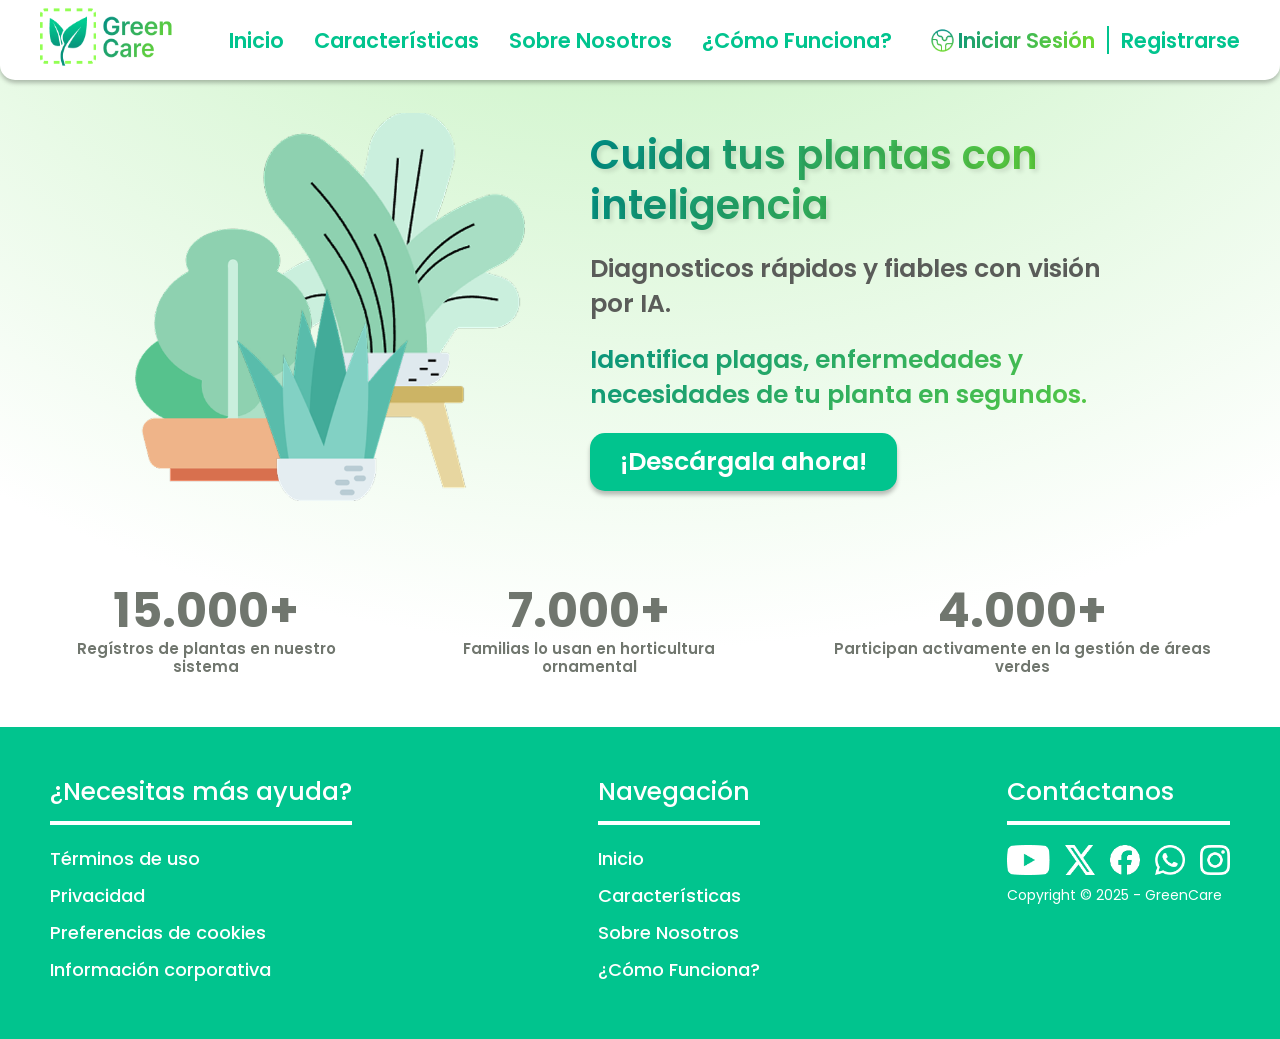
==== index.html @ ccc403a9 "Implementación del Index Carpetas de aasets, images, scripts y styles" ====
<!DOCTYPE html>
<html lang="es">

<head>
    <meta charset="UTF-8">
    <meta name="viewport" content="width=device-width, initial-scale=1.0">
    <title>GreenCare</title>
    <link rel="preconnect" href="https://fonts.googleapis.com">
    <link rel="preconnect" href="https://fonts.gstatic.com" crossorigin>
    <link href="https://fonts.googleapis.com/css2?family=Poppins:wght@400;500;600;700&display=swap" rel="stylesheet">
    <link rel="stylesheet" href="assets/styles/MyStyles.css">
</head>

<body class="index">
    <header class="header">
        <div class="container header_content">
            <a href="#inicio" class="logo">
                <img src="assets/Images/GreenCare.png" alt="Logo GreenCare">
            </a>
            <nav class="nav">
                <a href="index.html">Inicio</a>
                <a href="caracteristicas.html">Características</a>
                <a href="#sobre-nosotros">Sobre Nosotros</a>
                <a href="#como-funciona">¿Cómo Funciona?</a>
            </nav>
            <div class="header_auth">
                <a href="#login" class="header_login">
                    <img src="assets/Images/earth-icon.png" class="header_earth">
                    Iniciar Sesión
                </a>
                <span class="header_divider"></span>
                <a href="#register" class="header_signup">Registrarse</a>
            </div>
        </div>
    </header>
    <main id="inicio">
        <section class="hero">
            <div class="hero_content">
                <div class="hero_image">
                    <img src="assets/Images/plantas.png" alt="Plantas">
                </div>
                <ul class="hero_text">
                    <li>
                        <h1>Cuida tus plantas con inteligencia</h1>
                    </li>
                    <li>
                        <h2>Diagnosticos rápidos y fiables con visión por IA.</h2>
                    </li>
                    <li>
                        <h3>Identifica plagas, enfermedades y necesidades de tu planta en segundos.</h3>
                    </li>
                    <li>
                        <button type="button" class="hero_download">¡Descárgala ahora!</button>
                    </li>
                </ul>
            </div>
            <div class="container hero_info">
                <ul>
                    <li>
                        <h1>15.000+</h1>
                        <h2>Regístros de plantas en nuestro sistema</h2>
                    </li>
                    <li>
                        <h1>7.000+</h1>
                        <h2>Familias lo usan en horticultura ornamental</h2>
                    </li>
                    <li>
                        <h1>4.000+</h1>
                        <h2>Participan activamente en la gestión de áreas verdes</h2>
                    </li>
                </ul>
            </div>
        </section>
    </main>
    <footer class="footer">
        <div class="container footer_content">
            <ul class="footer_column">
                <li>
                    <h1>¿Necesitas más ayuda?</h1>
                </li>
                <div class="footer_line"></div>
                <li><a href="">Términos de uso</a></li>
                <li><a href="">Privacidad</a></li>
                <li><a href="">Preferencias de cookies</a></li>
                <li><a href="">Información corporativa</a></li>
            </ul>
            <ul class="footer_column">
                <li>
                    <h1>Navegación</h1>
                </li>
                <div class="footer_line"></div>
                <li><a href="index.html">Inicio</a></li>
                <li><a href="caracteristicas.html">Características</a></li>
                <li><a href="#sobre-nosotros">Sobre Nosotros</a></li>
                <li><a href="#como-funciona">¿Cómo Funciona?</a></li>
            </ul>
            <ul class="footer_column">
                <li>
                    <h1>Contáctanos</h1>
                </li>
                <div class="footer_line"></div>
                <li>
                    <div class="footer_icons">
                        <img src="assets/Images/yt-icon.png">
                        <img src="assets/Images/x-icon.png">
                        <img src="assets/Images/fb-icon.png">
                        <img src="assets/Images/ws-icon.png">
                        <img src="assets/Images/ig-icon.png">
                    </div>
                </li>
                <li>
                    <p>Copyright &copy; 2025 - GreenCare</p>
                </li>
            </ul>
        </div>
    </footer>
</body>

</html>
---- assets/styles/MyStyles.css ----
.index {
    font-family: "Poppins", system-ui, -apple-system, sans-serif;
    background: radial-gradient(107.41% 107.4% at 50% -30.01%, #90E687 0%, #D2F5CE 31.96%, #FFF 86.06%);
    margin: 0;
    padding: 0;
}

.features {
    font-family: "Poppins", system-ui, -apple-system, sans-serif;
    background: radial-gradient(268.8% 141.72% at 4.57% 43.08%, #D2F5CE 0%, #FFF 100%);
    margin: 0;
    padding: 0;
}

.container {
    max-width: 1200px;
    margin: 0 auto;
    padding: 0 20px;
}

/* HEADER STYLES */
.header {
    border-radius: 0 0 15px 15px;
    background: #FFF;
    box-shadow: 0 3px 4px 0 rgba(0, 0, 0, 0.25);
    position: sticky;
    top: 0;
    z-index: 1000;
}

.header_content {
    display: flex;
    height: 80px;
    padding: 0 32px;
    justify-content: space-between;
    align-items: center;
}

.logo img {
    width: 150px;
    height: 58px;
}

.nav {
    display: flex;
    justify-content: center;
    align-items: center;
    gap: 30px;
}

.nav a {
    color: #01C48E;
    font-size: 21px;
    font-weight: 550;
    text-decoration: none;
}

.header_auth {
    display: flex;
    align-items: center;
    gap: 12px;
    font-size: 21px;
}

.header_login,
.header_signup {
    text-decoration: none;
    font-weight: 550;
}

.header_login {
    gap: 3px;
    display: flex;
    align-items: center;
    background: linear-gradient(115deg, #008E84 1.77%, #6DD831 94.29%);
    background-clip: text;
    -webkit-background-clip: text;
    -webkit-text-fill-color: transparent;
}

.header_auth img {
    width: 25px;
}

.header_divider {
    width: 2px;
    height: 28px;
    background: #01C48E;
}

.header_signup {
    color: #01C48E;
}

/* HERO SECTION STYLES - INICIO */
.hero {
    padding: 25px 0 25px;
    display: flex;
    flex-direction: column;
}

.hero_content {
    display: flex;
    align-items: center;
    justify-content: space-evenly;
    width: 85%;
    margin: 0 auto;
    padding: auto;
}

.hero_image img {
    width: 390px;
    align-items: center;
}

.hero_text {
    list-style: none;
    padding: 15px;
    margin: 10px;
    width: 530px;
    display: flex;
    flex-direction: column;
    align-items: flex-start;
    gap: 15px;
}

.hero_text h1 {
    text-shadow: 3px 3px 4px rgba(0, 0, 0, 0.10);
    font-family: Poppins;
    font-size: 40px;
    font-style: normal;
    font-weight: 600;
    line-height: 121.918%;
    margin: 0;
    line-height: 50px;
    margin-bottom: 6px;
    background: linear-gradient(115deg, #008E84 1.77%, #6DD831 94.29%);
    background-clip: text;
    -webkit-background-clip: text;
    -webkit-text-fill-color: transparent;
}

.hero_text h2 {
    color: #5A5C59;
    font-size: 25px;
    font-weight: 550;
    line-height: normal;
    margin: 0;
    line-height: 35px;
    margin-bottom: 6px;
}

.hero_text h3 {
    font-size: 25px;
    font-weight: 550;
    line-height: normal;
    margin: 0;
    line-height: 35px;
    margin-bottom: 6px;
    background: linear-gradient(147deg, #008E84 -10.61%, #6DD831 126.52%);
    background-clip: text;
    -webkit-background-clip: text;
    -webkit-text-fill-color: transparent;
}

.hero_download {
    border: none;
    color: #FFF;
    padding: 10px 30px;
    border-radius: 15px;
    font-size: 25px;
    font-family: Poppins;
    font-weight: 550;
    cursor: pointer;
    background: #01C48E;
    box-shadow: 0 4px 4px 0 rgba(0, 0, 0, 0.25);
    align-self: center;
}

.hero_download:hover {
    transform: translateY(-1px);
    box-shadow: 0 8px 20px rgba(0, 0, 0, 0.15);
}

.hero_info {
    display: flex;
    justify-content: center;
    width: 100%;
    margin-top: 40px;
}

.hero_info ul {
    list-style: none;
    display: flex;
    gap: 60px;
    padding: 10px;
}

.hero_info li {
    text-align: center;
}

.hero_info li h1 {
    color: #70766E;
    font-size: 48px;
    font-weight: 700;
    margin: 0;
    padding: 0;
    line-height: 121.918%;
}

.hero_info li h2 {
    color: #70766E;
    font-size: 15px;
    font-weight: 550;
    margin: 0;
    padding: 0;
    line-height: 121.918%;
}


/* STYLES FOR FEATURES SECTION */
.features_grid {
    display: flex;
    flex-direction: column;
    gap: 40px;
    width: 90%;
    margin: 0 auto;
    padding: 50px 0 50px;
}

.feature_item {
    display: flex;
    justify-content: space-between;
    background: #FFF;
    border-radius: 15px;
    overflow: hidden;
    box-shadow: 0 4px 10px rgba(0, 0, 0, 0.12);
    transition: transform .25s ease, box-shadow .25s ease;
    z-index: 1;
}

.feature_item:hover {
    transform: translateY(-6px);
    box-shadow: 0 8px 25px rgba(0, 0, 0, 0.20);
    z-index: 5;
}

.feature_text {
    width: 550px;
    padding: 24px 50px;
}

.feature_text h1 {
    font-size: 35px;
    font-weight: 600;
    margin-bottom: 12px;
    background: linear-gradient(115deg, #008E84 1.77%, #6DD831 94.29%);
    background-clip: text;
    -webkit-background-clip: text;
    -webkit-text-fill-color: transparent;
}

.feature_text p {
    color: #5A5C59;
    font-size: 23px;
    line-height: 1.45;
    font-weight: 600;
}

.feature_img {
    width: 50%;
}

.feature_img img {
    width: 100%;
    height: 100%;
    object-fit: cover;
    object-fit: covers;
}





/* FOOTER STYLES */
.footer {
    width: 100%;
    background: #01C48E;
    padding: 20px 0 20px;
    color: #FFF;
}

.footer_content {
    width: 100%;
    display: flex;
    margin: auto;
    justify-content: space-between;
    align-items: flex-start;
    gap: auto;
}

.footer ul {
    list-style: none;
    padding: 10px;
    margin: 5;
}

.footer_column h1 {
    font-size: 25px;
    font-weight: 500;
    margin: 0;
    margin-bottom: 8px;
}

.footer_line {
    width: 100%;
    height: 4px;
    background-color: white;
    margin: 10px 0 20px 0;
}

.footer_column a {
    text-decoration: none;
    color: #FFF;
    font-size: 18px;
    font-weight: 450;
    display: block;
    margin-bottom: 10px;
}

.footer_icons {
    display: flex;
    gap: 15px;
    margin-bottom: 10px;
}

.footer_icons img {
    height: 30px;
    cursor: pointer;
    transition: 0.3s;
}

.footer_column p {
    font-size: 14px;
    font-weight: 400;
    margin: 0;
}
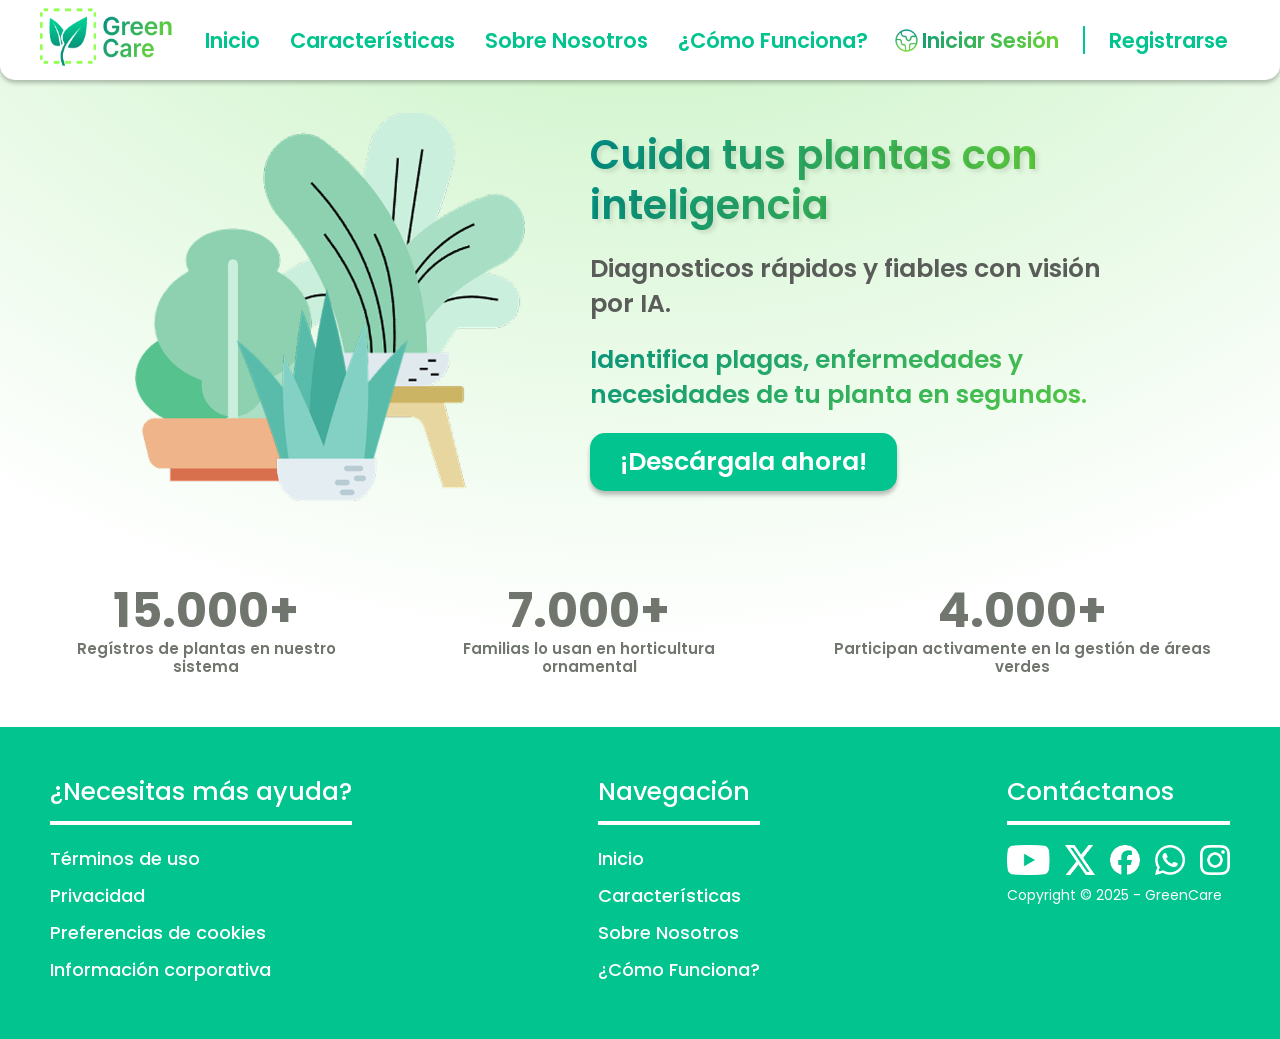
==== commit d48e1faf: "Función del Sistema implementación del la funcionalidad del sistema de la website" ====
--- a/index.html
+++ b/index.html
@@ -1,4 +1,4 @@
-<!DOCTYPE html>
+﻿<!DOCTYPE html>
 <html lang="es">
 
 <head>
@@ -20,16 +20,16 @@
             <nav class="nav">
                 <a href="index.html">Inicio</a>
                 <a href="caracteristicas.html">Características</a>
-                <a href="#sobre-nosotros">Sobre Nosotros</a>
-                <a href="#como-funciona">¿Cómo Funciona?</a>
+                <a href="sobreNosotros.html">Sobre Nosotros</a>
+                <a href="comoFunciona.html">¿Cómo Funciona?</a>
             </nav>
             <div class="header_auth">
-                <a href="#login" class="header_login">
+                <a href="Login.html" class="header_login">
                     <img src="assets/Images/earth-icon.png" class="header_earth">
                     Iniciar Sesión
                 </a>
                 <span class="header_divider"></span>
-                <a href="#register" class="header_signup">Registrarse</a>
+                <a href="Register.html" class="header_signup">Registrarse</a>
             </div>
         </div>
     </header>
@@ -91,8 +91,8 @@
                 <div class="footer_line"></div>
                 <li><a href="index.html">Inicio</a></li>
                 <li><a href="caracteristicas.html">Características</a></li>
-                <li><a href="#sobre-nosotros">Sobre Nosotros</a></li>
-                <li><a href="#como-funciona">¿Cómo Funciona?</a></li>
+                <li><a href="sobreNosotros.html">Sobre Nosotros</a></li>
+                <li><a href="comoFunciona.html">¿Cómo Funciona?</a></li>
             </ul>
             <ul class="footer_column">
                 <li>
@@ -114,6 +114,7 @@
             </ul>
         </div>
     </footer>
+    <script src="assets/scripts/main.js"></script>
 </body>
 
 </html>
--- a/assets/styles/MyStyles.css
+++ b/assets/styles/MyStyles.css
@@ -5,9 +5,9 @@
     padding: 0;
 }
 
-.features {
+body {
     font-family: "Poppins", system-ui, -apple-system, sans-serif;
-    background: radial-gradient(268.8% 141.72% at 4.57% 43.08%, #D2F5CE 0%, #FFF 100%);
+    background: radial-gradient(268.8% 141.72% at 9.57% 78.08%, #D2F5CE 0%, #FFF 100%);
     margin: 0;
     padding: 0;
 }
@@ -53,6 +53,30 @@
     font-size: 21px;
     font-weight: 550;
     text-decoration: none;
+    transition: all 0.3s ease;
+    position: relative;
+}
+
+.nav a:hover {
+    color: #00e0a8;
+    transform: translateY(-2px);
+    text-shadow: 0 2px 8px rgba(1, 196, 142, 0.3);
+}
+
+.nav a::after {
+    content: '';
+    position: absolute;
+    width: 0;
+    height: 2px;
+    bottom: 5px;
+    left: 50%;
+    background: linear-gradient(115deg, #008E84 1.77%, #6DD831 94.29%);
+    transition: all 0.3s ease;
+    transform: translateX(-50%);
+}
+
+.nav a:hover::after {
+    width: 80%;
 }
 
 .header_auth {
@@ -66,6 +90,10 @@
 .header_signup {
     text-decoration: none;
     font-weight: 550;
+    transition: all 0.3s ease;
+    cursor: pointer;
+    padding: 8px 12px;
+    border-radius: 8px;
 }
 
 .header_login {
@@ -78,8 +106,22 @@
     -webkit-text-fill-color: transparent;
 }
 
+.header_login:hover {
+    transform: translateY(-2px);
+    background: linear-gradient(115deg, #00a598 1.77%, #7ee63f 94.29%);
+    background-clip: text;
+    -webkit-background-clip: text;
+    -webkit-text-fill-color: transparent;
+}
+
+.header_login:hover .header_earth {
+    transform: rotate(15deg);
+    filter: brightness(1.1);
+}
+
 .header_auth img {
     width: 25px;
+    transition: all 0.3s ease;
 }
 
 .header_divider {
@@ -90,6 +132,12 @@
 
 .header_signup {
     color: #01C48E;
+}
+
+.header_signup:hover {
+    transform: translateY(-2px);
+    color: #00e0a8;
+    text-shadow: 0 2px 8px rgba(1, 196, 142, 0.3);
 }
 
 /* HERO SECTION STYLES - INICIO */
@@ -218,15 +266,43 @@
     line-height: 121.918%;
 }
 
-
 /* STYLES FOR FEATURES SECTION */
+
+.feature_title {
+    display: flex;
+    align-items: center;
+    justify-content: center;
+    gap: 20px;
+    padding: 5px 0 10px;
+}
+
+.feature_title h1 {
+    font-size: 60px;
+    font-weight: 600;
+    display: inline-block;
+    background: linear-gradient(156deg, #008E84 -100.69%, #6DD831 122.77%);
+    background-clip: text;
+    -webkit-background-clip: text;
+    -webkit-text-fill-color: transparent;
+    text-shadow: 3px 3px 4px rgba(0, 0, 0, 0.10);
+    white-space: nowrap;
+}
+
+.feature_line {
+    flex: 0 0 400px;
+    height: 6px;
+    background-color: #4DC34A;
+    border-radius: 4px;
+    filter: drop-shadow(3px 3px 4px rgba(0, 0, 0, 0.10));
+}
+
 .features_grid {
     display: flex;
     flex-direction: column;
     gap: 40px;
     width: 90%;
     margin: 0 auto;
-    padding: 50px 0 50px;
+    padding: 0px 0 50px;
 }
 
 .feature_item {
@@ -279,9 +355,378 @@
     object-fit: covers;
 }
 
-
-
-
+.feature_grid_line {
+    flex: 4px;
+    height: 6px;
+    background-color: #4DC34A;
+    border-radius: 4px;
+    filter: drop-shadow(3px 3px 4px rgba(0, 0, 0, 0.10));
+}
+
+/* STYLES FOR ABOUT US*/
+
+.about_title {
+    display: flex;
+    align-items: center;
+    justify-content: center;
+    gap: 20px;
+    padding: 5px 0 10px;
+}
+
+.about_title h1 {
+    font-size: 60px;
+    font-weight: 600;
+    display: inline-block;
+    background: linear-gradient(156deg, #008E84 -100.69%, #6DD831 122.77%);
+    background-clip: text;
+    -webkit-background-clip: text;
+    -webkit-text-fill-color: transparent;
+    text-shadow: 3px 3px 4px rgba(0, 0, 0, 0.10);
+    white-space: nowrap;
+}
+
+.about_line {
+    flex: 0 0 400px;
+    height: 6px;
+    background-color: #4DC34A;
+    border-radius: 4px;
+    filter: drop-shadow(3px 3px 4px rgba(0, 0, 0, 0.10));
+}
+
+.about_grid {
+    display: flex;
+    flex-direction: column;
+    gap: 40px;
+    width: 90%;
+    margin: 0 auto;
+    padding: 0px 0 50px;
+}
+
+.about_item {
+    display: flex;
+    justify-content: space-between;
+    background: #FFF;
+    border-radius: 15px;
+    overflow: hidden;
+    box-shadow: 0 4px 10px rgba(0, 0, 0, 0.25);
+    transition: transform .25s ease, box-shadow .25s ease;
+    z-index: 1;
+}
+
+.about_item:hover {
+    transform: translateY(-6px);
+    box-shadow: 0 8px 25px rgba(0, 0, 0, 0.25);
+    z-index: 5;
+}
+
+.about_text {
+    width: 550px;
+    padding: 24px 50px;
+}
+
+.about_text h1 {
+    font-size: 35px;
+    font-weight: 600;
+    margin-bottom: 12px;
+    background: linear-gradient(115deg, #008E84 1.77%, #6DD831 94.29%);
+    background-clip: text;
+    -webkit-background-clip: text;
+    -webkit-text-fill-color: transparent;
+}
+
+.about_text p {
+    color: #5A5C59;
+    font-size: 23px;
+    line-height: 1.45;
+    font-weight: 600;
+}
+
+.about_img {
+    width: 50%;
+}
+
+.about_img img {
+    width: 100%;
+    height: 100%;
+    object-fit: cover;
+    object-fit: covers;
+}
+
+.about_hero_card {
+    position: relative;
+    border-radius: 24px;
+    overflow: hidden;
+    box-shadow: 0 12px 24px rgba(0, 0, 0, 0.25);
+    transition: transform 0.25s ease, box-shadow 0.25s ease;
+    z-index: 1;
+}
+
+.about_hero_card:hover {
+    transform: translateY(-6px);
+    box-shadow: 0 8px 25px rgba(0, 0, 0, 0.25);
+    z-index: 5;
+}
+
+.about_hero_card img {
+    width: 100%;
+    display: block;
+}
+
+.about_hero_text {
+    position: absolute;
+    inset: 0;
+    padding: 40px;
+    display: flex;
+    align-items: flex-start;
+}
+
+.about_hero_text p {
+    max-width: 340px;
+    color: #fff;
+    font-size: 50px;
+    font-weight: 600;
+    line-height: 1.25;
+    font-style: italic;
+}
+
+.about_mission_vision {
+    width: 100%;
+    margin: auto;
+    padding: auto;
+}
+
+.mv_grid {
+    display: flex;
+    justify-content: center;
+    align-items: stretch;
+    gap: 100px;
+    width: 100%;
+    flex-wrap: wrap;
+}
+
+.mv_card {
+    width: 600px;
+    background: #01C48E;
+    border-radius: 20px;
+    overflow: hidden;
+    box-shadow: 0 4px 12px rgba(0, 0, 0, 0.15);
+    transition: transform 0.25s ease, box-shadow 0.25s ease;
+}
+
+.mv_card:hover {
+    transform: translateY(-8px);
+    box-shadow: 0 10px 22px rgba(0, 0, 0, 0.25);
+    z-index: 5;
+}
+
+.mv_image {
+    width: 100%;
+    height: 350px;
+    object-fit: fill;
+}
+
+.mv_body {
+    padding: 5px 5px 25px;
+    text-align: center;
+    color: #FFF;
+}
+
+.mv_body h3 {
+    font-size: 50px;
+    font-weight: 600;
+    margin-bottom: 12px;
+}
+
+.mv_body p {
+    font-size: 18px;
+    line-height: 1.4;
+    font-weight: 500;
+}
+
+.about_pillars {
+    background: #FFF;
+    padding: 40px;
+    border-radius: 20px;
+    margin-top: 40px;
+    box-shadow: 0px 4px 10px rgba(0, 0, 0, 0.25);
+    transition: transform 0.25s ease, box-shadow 0.25s ease;
+}
+
+.about_pillars:hover {
+    transform: translateY(-8px);
+    box-shadow: 0 10px 22px rgba(0, 0, 0, 0.25);
+    z-index: 5;
+}
+
+.pillars_title {
+    text-align: center;
+    margin-bottom: 30px;
+}
+
+.pillars_title h2 {
+    font-size: 45px;
+    font-weight: 600;
+    font-style: italic;
+    color: #01C48E;
+}
+
+.pillars_grid {
+    display: flex;
+    justify-content: space-between;
+    align-items: flex-start;
+    gap: 25px;
+}
+
+.pillar_item {
+    width: 19%;
+    text-align: center;
+}
+
+.pillar_item img {
+    width: 85px;
+    height: auto;
+    margin-bottom: 15px;
+}
+
+.pillar_item p {
+    color: #5A5C59;
+    font-family: Poppins;
+    font-weight: 450;
+    font-size: 17px;
+    line-height: 1.4;
+}
+
+/* STYLES FOR HOW DOES IT WORK*/
+#how_page {
+    padding: 40px 0 80px;
+}
+
+.how_header {
+    margin-bottom: 40px;
+}
+
+.how_header_content {
+    display: flex;
+    align-items: center;
+    justify-content: space-between;
+    gap: 40px
+}
+
+.how_header_content h1 {
+    font-size: 70px;
+    font-weight: 600;
+    margin: 0 0 10px;
+    text-shadow: 3px 3px 4px rgba(0, 0, 0, 0.10);
+    background: linear-gradient(115deg, #008E84 1.77%, #6DD831 94.29%);
+    background-clip: text;
+    -webkit-background-clip: text;
+    -webkit-text-fill-color: transparent;
+}
+
+.how_header_content p {
+    max-width: 650px;
+    font-size: 30px;
+    color: #5A5C59;
+    font-weight: 600;
+}
+
+.how_header_content img {
+    max-width: 380px;
+    width: 100%;
+}
+
+.how_step {
+    margin-bottom: 60px;
+}
+
+.how_step_content {
+    display: flex;
+    align-items: center;
+    justify-content: space-between;
+    gap: 40px;
+}
+
+.how_step-2 .how_step_content,
+.how_step-4 .how_step_content {
+    flex-direction: row;
+}
+
+.how_step_image img {
+    max-width: 500px;
+    width: 100%;
+    display: block;
+}
+
+.how_step_card {
+    position: relative;
+    flex: 1;
+    background: #FFF;
+    border-radius: 10px;
+    padding: 22px 26px 22px 62px;
+    box-shadow: 5px 4px 4px 0 rgba(0, 0, 0, 0.25);
+    transition: transform 0.25s ease, box-shadow 0.25s ease;
+}
+
+.how_step_number {
+    position: absolute;
+    left: 20px;
+    top: 18px;
+    width: 32px;
+    height: 32px;
+    border-radius: 50%;
+    background: #01C48E;
+    color: #FFF;
+    font-weight: 600;
+    display: flex;
+    align-items: center;
+    justify-content: center;
+    font-size: 18px;
+}
+
+.how_step_card p {
+    margin: 0;
+    font-size: 25px;
+    line-height: 1.45;
+    font-weight: 600;
+    color: #5A5C59;
+}
+
+.how_step_card:hover {
+    transform: translateY(-8px);
+    box-shadow: 0 10px 22px rgba(0, 0, 0, 0.25);
+    z-index: 5;
+}
+
+@media (max-width: 900px) {
+    .how_header_content {
+        flex-direction: column;
+        text-align: center;
+    }
+
+    .how_header_text p {
+        max-width: 100%;
+    }
+
+    .how_step_content {
+        flex-direction: column;
+        text-align: center;
+    }
+
+    .how_step-2 .how_step_content,
+    .how_step-4 .how_step_content {
+        flex-direction: column;
+    }
+
+    .how_step_card {
+        padding: 18px 18px 18px 50px;
+        max-width: 100%;
+    }
+
+    .how_step_number {
+        left: 12px;
+        top: 12px;
+    }
+}
 
 /* FOOTER STYLES */
 .footer {
